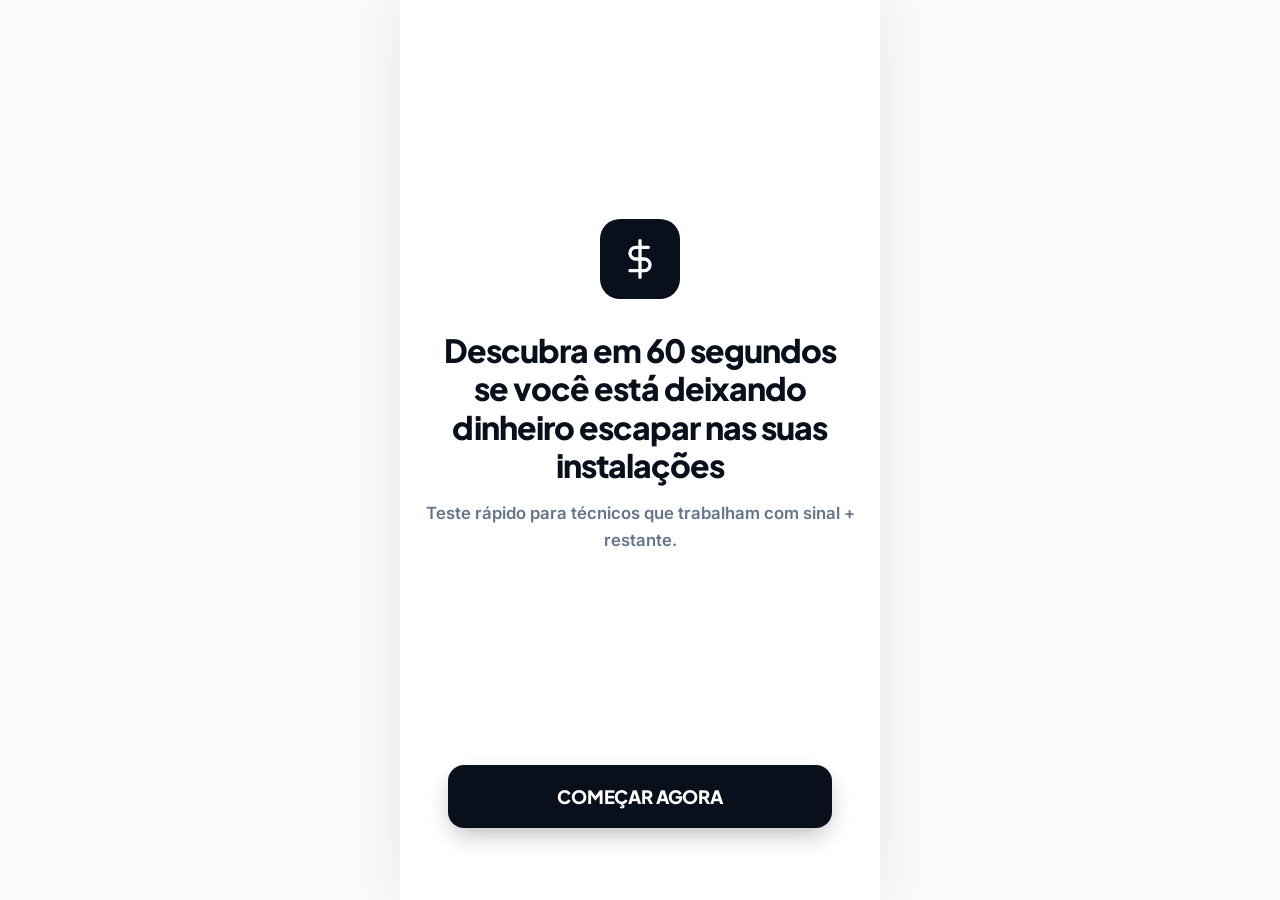
==== index.html @ 574beb82 "Commit inicial da página de vendas" ====
<!DOCTYPE html>
<html lang="pt-BR">

<head>
    <meta charset="UTF-8">
    <meta name="viewport" content="width=device-width, initial-scale=1.0, maximum-scale=1.0, user-scalable=no">
    <title>Descubra se está perdendo dinheiro nas instalações</title>
    <!-- Google Fonts Inter -->
    <link rel="preconnect" href="https://fonts.googleapis.com">
    <link rel="preconnect" href="https://fonts.gstatic.com" crossorigin>
    <link
        href="https://fonts.googleapis.com/css2?family=Inter:wght@400;500;600&family=Plus+Jakarta+Sans:wght@500;600;700;800;900&display=swap"
        rel="stylesheet">
    <link rel="stylesheet" href="style.css">
</head>

<body>

    <div class="app-container" id="app">

        <!-- Screen 0: Intro -->
        <div class="screen active" id="screen-intro">
            <div
                style="flex-grow: 1; display: flex; flex-direction: column; justify-content: center; align-items: center; text-align: center;">
                <div
                    style="width: 80px; height: 80px; background-color: var(--primary); border-radius: 20px; margin-bottom: 32px; display: flex; align-items: center; justify-content: center;">
                    <svg width="40" height="40" viewBox="0 0 24 24" fill="none" stroke="var(--white)" stroke-width="2"
                        stroke-linecap="round" stroke-linejoin="round">
                        <line x1="12" y1="1" x2="12" y2="23"></line>
                        <path d="M17 5H9.5a3.5 3.5 0 0 0 0 7h5a3.5 3.5 0 0 1 0 7H6"></path>
                    </svg>
                </div>

                <h1 style="font-size: 2rem; margin-bottom: 16px;">Descubra em 60 segundos se você está deixando dinheiro
                    escapar nas suas instalações</h1>

                <p class="text-light fw-600">Teste rápido para técnicos que trabalham com sinal + restante.</p>
            </div>

            <div class="fixed-bottom">
                <button class="btn btn-primary" onclick="startQuiz()">COMEÇAR AGORA</button>
            </div>
        </div>

        <!-- Screen 1: Question 1 -->
        <div class="screen" id="screen-q1">
            <div class="progress-bar">
                <div class="progress-fill" style="width: 20%;"></div>
            </div>

            <div class="quiz-question">
                <h2 class="question-title">Você trabalha com qual tipo de instalação?</h2>

                <div class="options-list">
                    <button class="option-btn" onclick="selectOption(this, 1)">Ar-condicionado <div class="radio"></div>
                        </button>
                    <button class="option-btn" onclick="selectOption(this, 1)">Energia solar <div class="radio"></div>
                        </button>
                    <button class="option-btn" onclick="selectOption(this, 1)">Portão eletrônico <div class="radio">
                        </div></button>
                    <button class="option-btn" onclick="selectOption(this, 1)">Câmeras <div class="radio"></div>
                        </button>
                    <button class="option-btn" onclick="selectOption(this, 1)">Cerca elétrica <div class="radio"></div>
                        </button>
                    <button class="option-btn" onclick="selectOption(this, 1)">Outros <div class="radio"></div></button>
                </div>
            </div>
        </div>

        <!-- Screen 2: Question 2 -->
        <div class="screen" id="screen-q2">
            <div class="progress-bar">
                <div class="progress-fill" style="width: 40%;"></div>
            </div>

            <div class="quiz-question">
                <h2 class="question-title">Você costuma receber como?</h2>

                <div class="options-list">
                    <button class="option-btn" onclick="selectOption(this, 2)">50% antes / 50% depois <div
                            class="radio"></div></button>
                    <button class="option-btn" onclick="selectOption(this, 2)">Entrada + restante combinado <div
                            class="radio"></div></button>
                    <button class="option-btn" onclick="selectOption(this, 2)">Parcelado informalmente <div
                            class="radio"></div></button>
                    <button class="option-btn" onclick="selectOption(this, 2)">À vista <div class="radio"></div>
                        </button>
                </div>
            </div>
        </div>

        <!-- Screen 3: Question 3 -->
        <div class="screen" id="screen-q3">
            <div class="progress-bar">
                <div class="progress-fill" style="width: 60%;"></div>
            </div>

            <div class="quiz-question">
                <h2 class="question-title">Hoje você sabe exatamente quanto ainda tem para receber?</h2>

                <div class="options-list">
                    <button class="option-btn" onclick="selectOption(this, 3)">Sei exatamente <div class="radio"></div>
                        </button>
                    <button class="option-btn" onclick="selectOption(this, 3)">Tenho uma ideia <div class="radio"></div>
                        </button>
                    <button class="option-btn" onclick="selectOption(this, 3)">Não faço ideia <div class="radio"></div>
                        </button>
                </div>
            </div>
        </div>

        <!-- Screen 4: Question 4 -->
        <div class="screen" id="screen-q4">
            <div class="progress-bar">
                <div class="progress-fill" style="width: 80%;"></div>
            </div>

            <div class="quiz-question">
                <h2 class="question-title">Já deixou de cobrar algum cliente por esquecimento?</h2>

                <div class="options-list">
                    <button class="option-btn" onclick="selectOption(this, 4)">Sim <div class="radio"></div></button>
                    <button class="option-btn" onclick="selectOption(this, 4)">Talvez <div class="radio"></div></button>
                    <button class="option-btn" onclick="selectOption(this, 4)">Nunca (acho) <div class="radio"></div>
                        </button>
                </div>
            </div>
        </div>

        <!-- Screen 5: Question 5 -->
        <div class="screen" id="screen-q5">
            <div class="progress-bar">
                <div class="progress-fill" style="width: 100%;"></div>
            </div>

            <div class="quiz-question">
                <h2 class="question-title">Onde você controla seus recebimentos?</h2>

                <div class="options-list">
                    <button class="option-btn" onclick="selectOption(this, 5)">WhatsApp <div class="radio"></div>
                        </button>
                    <button class="option-btn" onclick="selectOption(this, 5)">Caderno <div class="radio"></div>
                        </button>
                    <button class="option-btn" onclick="selectOption(this, 5)">Planilha <div class="radio"></div>
                        </button>
                    <button class="option-btn" onclick="selectOption(this, 5)">Não controlo direito <div class="radio">
                        </div></button>
                </div>
            </div>
        </div>

        <!-- Screen 6: Question 6 -->
        <div class="screen" id="screen-q6">
            <div class="progress-bar">
                <div class="progress-fill" style="width: 100%;"></div>
            </div>

            <div class="quiz-question">
                <h2 class="question-title">Se três clientes atrasarem hoje, você perceberia imediatamente?</h2>

                <div class="options-list">
                    <button class="option-btn" onclick="selectOption(this, 6)">Sim <div class="radio"></div></button>
                    <button class="option-btn" onclick="selectOption(this, 6)">Não tenho certeza <div class="radio">
                        </div></button>
                    <button class="option-btn" onclick="selectOption(this, 6)">Provavelmente não <div class="radio">
                        </div></button>
                </div>
            </div>
        </div>

        <!-- Screen 7: Analyzing -->
        <div class="screen" id="screen-analyzing">
            <div class="analyzing-container">
                <div class="spinner"></div>
                <h2 style="font-size: 1.5rem; margin-bottom: 8px;">Analisando suas respostas...</h2>
                <p class="text-light">Identificando o perfil das suas cobranças.</p>
            </div>

            <!-- Botão oculto no início, aparece após alguns segundos -->
            <div class="fixed-bottom" id="btn-result" style="display: none; width: 100%; animation: fadeIn 0.5s;">
                <a href="resultado.html" class="btn btn-primary">VER MEU RESULTADO</a>
            </div>
        </div>

    </div>

    <script src="script.js"></script>
</body>

</html>
---- style.css ----
@import url('https://fonts.googleapis.com/css2?family=Inter:wght@400;500;600&family=Plus+Jakarta+Sans:wght@500;600;700;800;900&display=swap');

:root {
  --primary: #0A0F1C;
  /* Azul super escuro, quase preto / premium */
  --green: #10B981;
  --orange: #F59E0B;
  --bg: #F8FAFC;
  --white: #FFFFFF;
  --text: #334155;
  --text-light: #64748B;
  --border: #F1F5F9;
}

* {
  margin: 0;
  padding: 0;
  box-sizing: border-box;
  -webkit-tap-highlight-color: transparent;
}

body {
  background-color: var(--bg);
  color: var(--primary);
  font-family: 'Inter', sans-serif;
  line-height: 1.6;
  min-height: 100vh;
  display: flex;
  flex-direction: column;
}

/* Mobile App Container */
.app-container {
  max-width: 480px;
  width: 100%;
  margin: 0 auto;
  min-height: 100vh;
  background-color: var(--white);
  position: relative;
  display: flex;
  flex-direction: column;
  box-shadow: 0 0 50px rgba(0, 0, 0, 0.08);
}

/* Typography */
h1,
h2,
h3 {
  font-family: 'Plus Jakarta Sans', sans-serif;
  color: var(--primary);
  line-height: 1.2;
  font-weight: 800;
  letter-spacing: -0.03em;
}

p {
  color: var(--text);
  font-size: 1.05rem;
}

/* Buttons */
.btn {
  display: flex;
  align-items: center;
  justify-content: center;
  width: 100%;
  padding: 20px 24px;
  border-radius: 16px;
  /* Squircle moderno vs Pill */
  font-family: 'Plus Jakarta Sans', sans-serif;
  font-weight: 800;
  font-size: 1.15rem;
  letter-spacing: -0.01em;
  text-align: center;
  cursor: pointer;
  transition: all 0.25s cubic-bezier(0.4, 0, 0.2, 1);
  border: none;
  text-decoration: none;
}

.btn-primary {
  background-color: var(--primary);
  color: var(--white);
  box-shadow: 0 10px 25px -5px rgba(10, 15, 28, 0.3);
}

.btn-primary:active {
  transform: translateY(2px);
  box-shadow: 0 4px 6px -1px rgba(10, 15, 28, 0.2);
}

.btn-green {
  background-color: var(--green);
  color: var(--white);
  box-shadow: 0 10px 25px -5px rgba(16, 185, 129, 0.4);
}

.btn-green:active {
  transform: translateY(2px);
  box-shadow: 0 4px 6px -1px rgba(16, 185, 129, 0.3);
}

.btn-outline {
  background-color: var(--white);
  color: var(--primary);
  border: 2px solid var(--border);
  box-shadow: 0 2px 5px rgba(0, 0, 0, 0.02);
}

.btn-outline:active {
  background-color: var(--bg);
}

/* Quiz Specific */
.screen {
  display: none;
  flex-direction: column;
  flex-grow: 1;
  padding: 40px 24px;
  animation: fadeIn 0.4s ease-out forwards;
}

.screen.active {
  display: flex;
}

.progress-bar {
  height: 8px;
  background-color: var(--bg);
  border-radius: 4px;
  margin-bottom: 40px;
  overflow: hidden;
}

.progress-fill {
  height: 100%;
  background-color: var(--primary);
  border-radius: 4px;
  width: 0%;
  transition: width 0.4s cubic-bezier(0.4, 0, 0.2, 1);
}

.quiz-question {
  flex-grow: 1;
  display: flex;
  flex-direction: column;
}

h2.question-title {
  font-size: 1.6rem;
  margin-bottom: 32px;
}

.options-list {
  display: flex;
  flex-direction: column;
  gap: 16px;
  margin-bottom: 32px;
}

.option-btn {
  background-color: var(--white);
  border: 2px solid var(--border);
  border-radius: 20px;
  padding: 22px 24px;
  font-family: 'Inter', sans-serif;
  font-size: 1.1rem;
  font-weight: 600;
  color: var(--primary);
  text-align: left;
  cursor: pointer;
  transition: all 0.25s;
  box-shadow: 0 4px 12px -2px rgba(0, 0, 0, 0.02);
  display: flex;
  justify-content: space-between;
  align-items: center;
}

.option-btn:active {
  transform: scale(0.98);
}

.option-btn.selected {
  border-color: var(--primary);
  background-color: #F8FAFC;
  box-shadow: 0 8px 20px -5px rgba(10, 15, 28, 0.08);
}

.option-btn .radio {
  width: 26px;
  height: 26px;
  border-radius: 50%;
  border: 2px solid #CBD5E1;
  display: flex;
  align-items: center;
  justify-content: center;
  transition: all 0.2s;
}

.option-btn.selected .radio {
  border-color: var(--primary);
}

.option-btn.selected .radio::after {
  content: '';
  width: 12px;
  height: 12px;
  background-color: var(--primary);
  border-radius: 50%;
}

/* Empathy / Analyzing Screen */
.analyzing-container {
  display: flex;
  flex-direction: column;
  align-items: center;
  justify-content: center;
  flex-grow: 1;
  text-align: center;
}

.spinner {
  width: 70px;
  height: 70px;
  border: 5px solid var(--bg);
  border-top-color: var(--primary);
  border-radius: 50%;
  animation: spin 1s linear infinite;
  margin-bottom: 32px;
}

@keyframes spin {
  to {
    transform: rotate(360deg);
  }
}

@keyframes fadeIn {
  from {
    opacity: 0;
    transform: translateY(10px);
  }

  to {
    opacity: 1;
    transform: translateY(0);
  }
}

/* Helpers */
.text-center {
  text-align: center;
}

.mt-4 {
  margin-top: 16px;
}

.mt-8 {
  margin-top: 32px;
}

.mb-4 {
  margin-bottom: 16px;
}

.mb-8 {
  margin-bottom: 32px;
}

.fw-600 {
  font-weight: 600;
}

.text-light {
  color: var(--text-light);
}

.fixed-bottom {
  position: sticky;
  bottom: 0;
  padding: 32px 24px;
  background: linear-gradient(to top, var(--white) 60%, transparent);
  margin-bottom: 0;
  margin-top: auto;
}
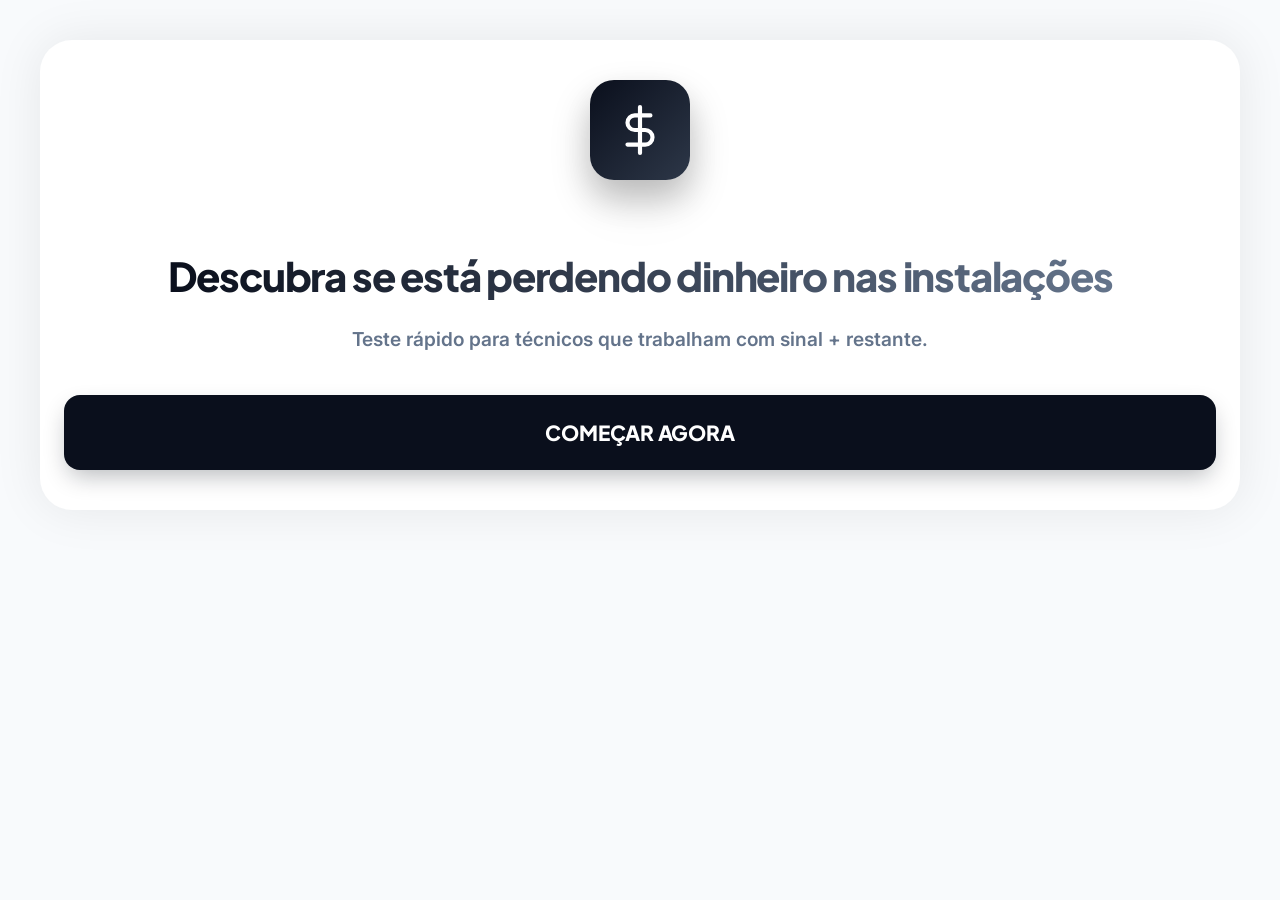
==== commit 144cf4cc: "Site responsivo (Desktop/Mobile) com animações premium e ícones 3D" ====
--- a/index.html
+++ b/index.html
@@ -20,25 +20,29 @@
 
         <!-- Screen 0: Intro -->
         <div class="screen active" id="screen-intro">
-            <div
+            <div class="grid-2-cols"
                 style="flex-grow: 1; display: flex; flex-direction: column; justify-content: center; align-items: center; text-align: center;">
-                <div
-                    style="width: 80px; height: 80px; background-color: var(--primary); border-radius: 20px; margin-bottom: 32px; display: flex; align-items: center; justify-content: center;">
-                    <svg width="40" height="40" viewBox="0 0 24 24" fill="none" stroke="var(--white)" stroke-width="2"
+                <div class="icon-3d float-animation"
+                    style="width: 100px; height: 100px; background: linear-gradient(135deg, var(--primary), #2D3748); border-radius: 24px; margin-bottom: 32px; display: flex; align-items: center; justify-content: center; box-shadow: 0 20px 40px rgba(0,0,0,0.2);">
+                    <svg width="50" height="50" viewBox="0 0 24 24" fill="none" stroke="var(--white)" stroke-width="2"
                         stroke-linecap="round" stroke-linejoin="round">
                         <line x1="12" y1="1" x2="12" y2="23"></line>
                         <path d="M17 5H9.5a3.5 3.5 0 0 0 0 7h5a3.5 3.5 0 0 1 0 7H6"></path>
                     </svg>
                 </div>
 
-                <h1 style="font-size: 2rem; margin-bottom: 16px;">Descubra em 60 segundos se você está deixando dinheiro
-                    escapar nas suas instalações</h1>
-
-                <p class="text-light fw-600">Teste rápido para técnicos que trabalham com sinal + restante.</p>
+                <div class="reveal active">
+                    <h1
+                        style="font-size: 2.5rem; margin-bottom: 24px; background: linear-gradient(to right, var(--primary), var(--text-light)); -webkit-background-clip: text; -webkit-text-fill-color: transparent;">
+                        Descubra se está perdendo dinheiro nas instalações</h1>
+                    <p class="text-light fw-600" style="font-size: 1.2rem;">Teste rápido para técnicos que trabalham com
+                        sinal + restante.</p>
+                </div>
             </div>
 
-            <div class="fixed-bottom">
-                <button class="btn btn-primary" onclick="startQuiz()">COMEÇAR AGORA</button>
+            <div class="fixed-bottom reveal active" style="transition-delay: 0.3s;">
+                <button class="btn btn-primary" onclick="startQuiz()"
+                    style="padding: 24px 48px; font-size: 1.3rem;">COMEÇAR AGORA</button>
             </div>
         </div>
 
@@ -53,15 +57,15 @@
 
                 <div class="options-list">
                     <button class="option-btn" onclick="selectOption(this, 1)">Ar-condicionado <div class="radio"></div>
-                        </button>
+                    </button>
                     <button class="option-btn" onclick="selectOption(this, 1)">Energia solar <div class="radio"></div>
-                        </button>
+                    </button>
                     <button class="option-btn" onclick="selectOption(this, 1)">Portão eletrônico <div class="radio">
                         </div></button>
                     <button class="option-btn" onclick="selectOption(this, 1)">Câmeras <div class="radio"></div>
-                        </button>
+                    </button>
                     <button class="option-btn" onclick="selectOption(this, 1)">Cerca elétrica <div class="radio"></div>
-                        </button>
+                    </button>
                     <button class="option-btn" onclick="selectOption(this, 1)">Outros <div class="radio"></div></button>
                 </div>
             </div>
@@ -84,7 +88,7 @@
                     <button class="option-btn" onclick="selectOption(this, 2)">Parcelado informalmente <div
                             class="radio"></div></button>
                     <button class="option-btn" onclick="selectOption(this, 2)">À vista <div class="radio"></div>
-                        </button>
+                    </button>
                 </div>
             </div>
         </div>
@@ -100,11 +104,11 @@
 
                 <div class="options-list">
                     <button class="option-btn" onclick="selectOption(this, 3)">Sei exatamente <div class="radio"></div>
-                        </button>
+                    </button>
                     <button class="option-btn" onclick="selectOption(this, 3)">Tenho uma ideia <div class="radio"></div>
-                        </button>
+                    </button>
                     <button class="option-btn" onclick="selectOption(this, 3)">Não faço ideia <div class="radio"></div>
-                        </button>
+                    </button>
                 </div>
             </div>
         </div>
@@ -122,7 +126,7 @@
                     <button class="option-btn" onclick="selectOption(this, 4)">Sim <div class="radio"></div></button>
                     <button class="option-btn" onclick="selectOption(this, 4)">Talvez <div class="radio"></div></button>
                     <button class="option-btn" onclick="selectOption(this, 4)">Nunca (acho) <div class="radio"></div>
-                        </button>
+                    </button>
                 </div>
             </div>
         </div>
@@ -138,11 +142,11 @@
 
                 <div class="options-list">
                     <button class="option-btn" onclick="selectOption(this, 5)">WhatsApp <div class="radio"></div>
-                        </button>
+                    </button>
                     <button class="option-btn" onclick="selectOption(this, 5)">Caderno <div class="radio"></div>
-                        </button>
+                    </button>
                     <button class="option-btn" onclick="selectOption(this, 5)">Planilha <div class="radio"></div>
-                        </button>
+                    </button>
                     <button class="option-btn" onclick="selectOption(this, 5)">Não controlo direito <div class="radio">
                         </div></button>
                 </div>
--- a/style.css
+++ b/style.css
@@ -29,10 +29,11 @@
   flex-direction: column;
 }
 
-/* Mobile App Container */
+/* Mobile App Container - Base Mobile */
 .app-container {
-  max-width: 480px;
   width: 100%;
+  max-width: 100%;
+  /* Permitir largura total */
   margin: 0 auto;
   min-height: 100vh;
   background-color: var(--white);
@@ -40,6 +41,28 @@
   display: flex;
   flex-direction: column;
   box-shadow: 0 0 50px rgba(0, 0, 0, 0.08);
+}
+
+/* Desktop Responsiveness */
+@media (min-width: 768px) {
+  .app-container {
+    max-width: 1200px;
+    margin: 40px auto;
+    border-radius: 32px;
+    min-height: auto;
+    overflow: hidden;
+  }
+
+  .screen {
+    padding: 60px 80px;
+  }
+
+  .grid-2-cols {
+    display: grid;
+    grid-template-columns: 1fr 1fr;
+    gap: 40px;
+    align-items: center;
+  }
 }
 
 /* Typography */
@@ -238,13 +261,64 @@
 @keyframes fadeIn {
   from {
     opacity: 0;
-    transform: translateY(10px);
+    transform: translateY(20px);
   }
 
   to {
     opacity: 1;
     transform: translateY(0);
   }
+}
+
+@keyframes float {
+  0% {
+    transform: translateY(0px) rotate(0deg);
+  }
+
+  50% {
+    transform: translateY(-10px) rotate(2deg);
+  }
+
+  100% {
+    transform: translateY(0px) rotate(0deg);
+  }
+}
+
+.reveal {
+  opacity: 0;
+  transform: translateY(30px);
+  transition: all 0.8s cubic-bezier(0.2, 0.8, 0.2, 1);
+}
+
+.reveal.active {
+  opacity: 1;
+  transform: translateY(0);
+}
+
+.float-animation {
+  animation: float 4s ease-in-out infinite;
+}
+
+/* Glassmorphism Effect */
+.glass {
+  background: rgba(255, 255, 255, 0.7) !important;
+  backdrop-filter: blur(12px);
+  -webkit-backdrop-filter: blur(12px);
+  border: 1px solid rgba(255, 255, 255, 0.3) !important;
+}
+
+/* 3D Icon Container */
+.icon-3d {
+  position: relative;
+  display: flex;
+  align-items: center;
+  justify-content: center;
+  filter: drop-shadow(0 15px 15px rgba(0, 0, 0, 0.1));
+  transition: transform 0.3s ease;
+}
+
+.icon-3d:hover {
+  transform: scale(1.1) rotate(5deg);
 }
 
 /* Helpers */
@@ -283,4 +357,14 @@
   background: linear-gradient(to top, var(--white) 60%, transparent);
   margin-bottom: 0;
   margin-top: auto;
+  z-index: 100;
+}
+
+@media (min-width: 768px) {
+  .fixed-bottom {
+    position: relative;
+    background: none;
+    padding: 0;
+    margin-top: 40px;
+  }
 }
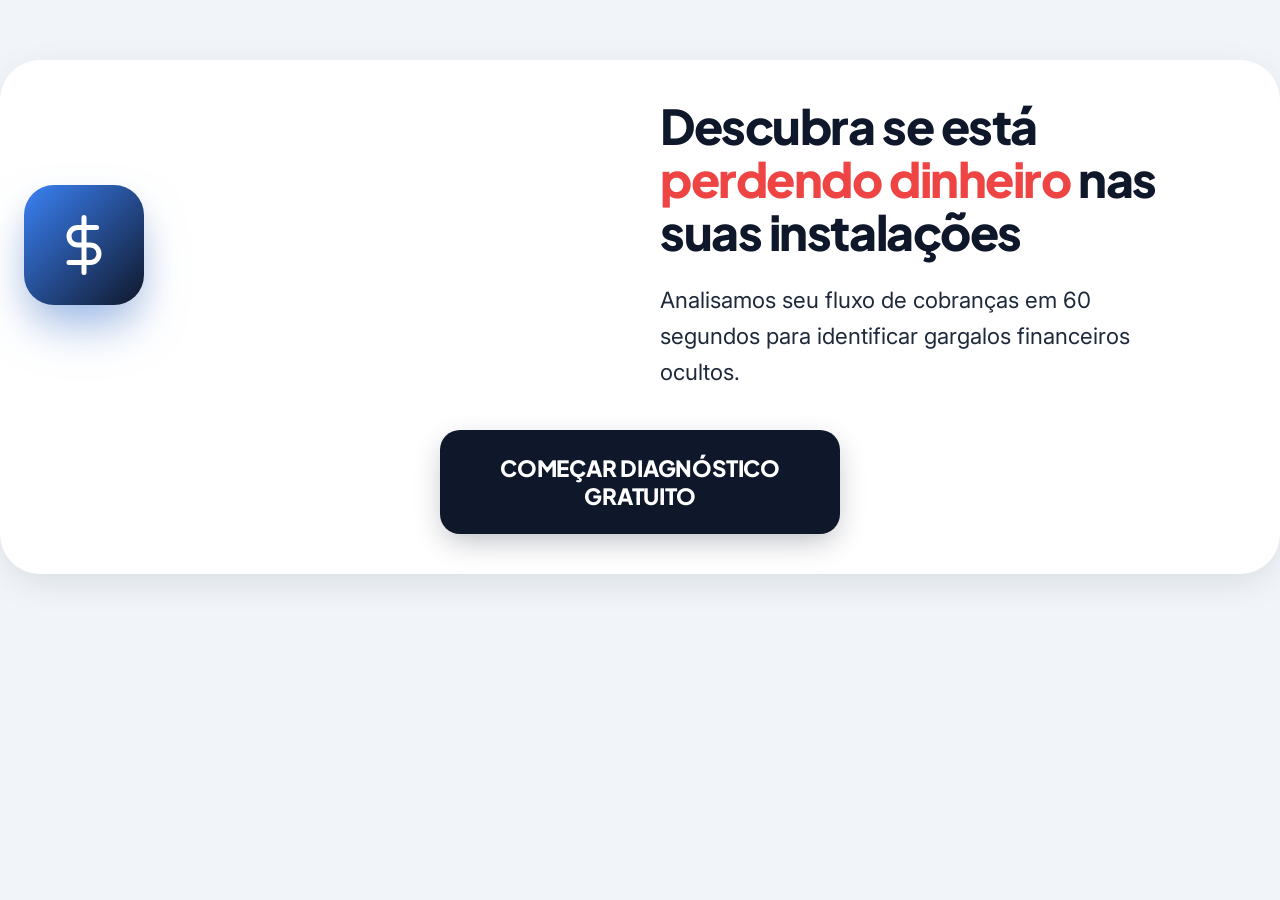
==== commit 00b73619: "Redesign Premium completo: Nova paleta, Motion Design e Imagens IA" ====
--- a/index.html
+++ b/index.html
@@ -20,29 +20,33 @@
 
         <!-- Screen 0: Intro -->
         <div class="screen active" id="screen-intro">
-            <div class="grid-2-cols"
-                style="flex-grow: 1; display: flex; flex-direction: column; justify-content: center; align-items: center; text-align: center;">
-                <div class="icon-3d float-animation"
-                    style="width: 100px; height: 100px; background: linear-gradient(135deg, var(--primary), #2D3748); border-radius: 24px; margin-bottom: 32px; display: flex; align-items: center; justify-content: center; box-shadow: 0 20px 40px rgba(0,0,0,0.2);">
-                    <svg width="50" height="50" viewBox="0 0 24 24" fill="none" stroke="var(--white)" stroke-width="2"
-                        stroke-linecap="round" stroke-linejoin="round">
-                        <line x1="12" y1="1" x2="12" y2="23"></line>
-                        <path d="M17 5H9.5a3.5 3.5 0 0 0 0 7h5a3.5 3.5 0 0 1 0 7H6"></path>
-                    </svg>
+            <div class="grid-2-cols" style="flex-grow: 1; align-items: center; text-align: left;">
+                <div class="intro-visual reveal active">
+                    <div class="icon-3d float-animation"
+                        style="width: 120px; height: 120px; background: linear-gradient(135deg, var(--accent-blue), var(--primary)); border-radius: 30px; display: flex; align-items: center; justify-content: center; box-shadow: 0 25px 50px -12px rgba(59, 130, 246, 0.5);">
+                        <svg width="60" height="60" viewBox="0 0 24 24" fill="none" stroke="var(--bg-pure)"
+                            stroke-width="2" stroke-linecap="round" stroke-linejoin="round">
+                            <line x1="12" y1="1" x2="12" y2="23"></line>
+                            <path d="M17 5H9.5a3.5 3.5 0 0 0 0 7h5a3.5 3.5 0 0 1 0 7H6"></path>
+                        </svg>
+                    </div>
                 </div>
 
-                <div class="reveal active">
-                    <h1
-                        style="font-size: 2.5rem; margin-bottom: 24px; background: linear-gradient(to right, var(--primary), var(--text-light)); -webkit-background-clip: text; -webkit-text-fill-color: transparent;">
-                        Descubra se está perdendo dinheiro nas instalações</h1>
-                    <p class="text-light fw-600" style="font-size: 1.2rem;">Teste rápido para técnicos que trabalham com
-                        sinal + restante.</p>
+                <div class="intro-text reveal active" style="transition-delay: 0.1s;">
+                    <h1 style="font-size: 3rem; margin-bottom: 24px; color: var(--primary); line-height: 1.1;">
+                        Descubra se está <span class="text-danger">perdendo dinheiro</span> nas suas instalações
+                    </h1>
+                    <p class="text-muted fw-500" style="font-size: 1.4rem; max-width: 500px;">
+                        Analisamos seu fluxo de cobranças em 60 segundos para identificar gargalos financeiros ocultos.
+                    </p>
                 </div>
             </div>
 
-            <div class="fixed-bottom reveal active" style="transition-delay: 0.3s;">
+            <div class="fixed-bottom reveal active" style="transition-delay: 0.3s; text-align: center;">
                 <button class="btn btn-primary" onclick="startQuiz()"
-                    style="padding: 24px 48px; font-size: 1.3rem;">COMEÇAR AGORA</button>
+                    style="padding: 24px 60px; font-size: 1.4rem; max-width: 400px; margin: 0 auto; border-radius: 20px;">
+                    COMEÇAR DIAGNÓSTICO GRATUITO
+                </button>
             </div>
         </div>
 
--- a/style.css
+++ b/style.css
@@ -1,15 +1,27 @@
 @import url('https://fonts.googleapis.com/css2?family=Inter:wght@400;500;600&family=Plus+Jakarta+Sans:wght@500;600;700;800;900&display=swap');
 
 :root {
-  --primary: #0A0F1C;
-  /* Azul super escuro, quase preto / premium */
-  --green: #10B981;
-  --orange: #F59E0B;
-  --bg: #F8FAFC;
-  --white: #FFFFFF;
-  --text: #334155;
-  --text-light: #64748B;
-  --border: #F1F5F9;
+  --primary: #0F172A;
+  /* Azul Escuro Minimalista (Professional) */
+  --accent-blue: #3B82F6;
+  /* Azul Ativo Energy */
+  --green-success: #10B981;
+  /* Verde Saldo Vivo */
+  --red-danger: #EF4444;
+  /* Vermelho Saldo Negativo/Risco */
+  --warning-orange: #F59E0B;
+  /* Alerta/CTA Secundário */
+  --bg-pure: #FFFFFF;
+  /* Branco Limpo */
+  --bg-soft: #F1F5F9;
+  /* Cinza Suave de Fundo */
+  --text-main: #1E293B;
+  /* Texto Principal */
+  --text-muted: #64748B;
+  /* Texto Auxiliar */
+  --border-light: #E2E8F0;
+  --glass-bg: rgba(255, 255, 255, 0.7);
+  --shadow-premium: 0 10px 40px -10px rgba(15, 23, 42, 0.15);
 }
 
 * {
@@ -20,13 +32,14 @@
 }
 
 body {
-  background-color: var(--bg);
-  color: var(--primary);
-  font-family: 'Inter', sans-serif;
+  background-color: var(--bg-soft);
+  color: var(--text-main);
+  font-family: 'Inter', system-ui, -apple-system, sans-serif;
   line-height: 1.6;
   min-height: 100vh;
   display: flex;
   flex-direction: column;
+  -webkit-font-smoothing: antialiased;
 }
 
 /* Mobile App Container - Base Mobile */
@@ -36,11 +49,11 @@
   /* Permitir largura total */
   margin: 0 auto;
   min-height: 100vh;
-  background-color: var(--white);
+  background-color: var(--bg-pure);
   position: relative;
   display: flex;
   flex-direction: column;
-  box-shadow: 0 0 50px rgba(0, 0, 0, 0.08);
+  box-shadow: var(--shadow-premium);
 }
 
 /* Desktop Responsiveness */
@@ -103,31 +116,26 @@
 
 .btn-primary {
   background-color: var(--primary);
-  color: var(--white);
-  box-shadow: 0 10px 25px -5px rgba(10, 15, 28, 0.3);
-}
-
-.btn-primary:active {
-  transform: translateY(2px);
-  box-shadow: 0 4px 6px -1px rgba(10, 15, 28, 0.2);
-}
-
-.btn-green {
-  background-color: var(--green);
-  color: var(--white);
+  color: var(--bg-pure);
+  box-shadow: 0 10px 30px -5px rgba(15, 23, 42, 0.3);
+}
+
+.btn-success {
+  background-color: var(--green-success);
+  color: var(--bg-pure);
   box-shadow: 0 10px 25px -5px rgba(16, 185, 129, 0.4);
 }
 
-.btn-green:active {
-  transform: translateY(2px);
-  box-shadow: 0 4px 6px -1px rgba(16, 185, 129, 0.3);
+.btn-danger {
+  background-color: var(--red-danger);
+  color: var(--bg-pure);
+  box-shadow: 0 10px 25px -5px rgba(239, 68, 68, 0.3);
 }
 
 .btn-outline {
-  background-color: var(--white);
+  background-color: transparent;
   color: var(--primary);
-  border: 2px solid var(--border);
-  box-shadow: 0 2px 5px rgba(0, 0, 0, 0.02);
+  border: 2px solid var(--border-light);
 }
 
 .btn-outline:active {
@@ -342,6 +350,23 @@
   margin-bottom: 32px;
 }
 
+/* Semantic Color Helpers */
+.text-success {
+  color: var(--green-success) !important;
+}
+
+.text-danger {
+  color: var(--red-danger) !important;
+}
+
+.bg-success-light {
+  background-color: rgba(16, 185, 129, 0.1) !important;
+}
+
+.bg-danger-light {
+  background-color: rgba(239, 68, 68, 0.1) !important;
+}
+
 .fw-600 {
   font-weight: 600;
 }
@@ -360,6 +385,7 @@
   z-index: 100;
 }
 
+/* Desktop Responsiveness Updates */
 @media (min-width: 768px) {
   .fixed-bottom {
     position: relative;
@@ -367,4 +393,10 @@
     padding: 0;
     margin-top: 40px;
   }
+
+  .app-container {
+    max-width: 1300px;
+    margin: 60px auto;
+    border-radius: 40px;
+  }
 }
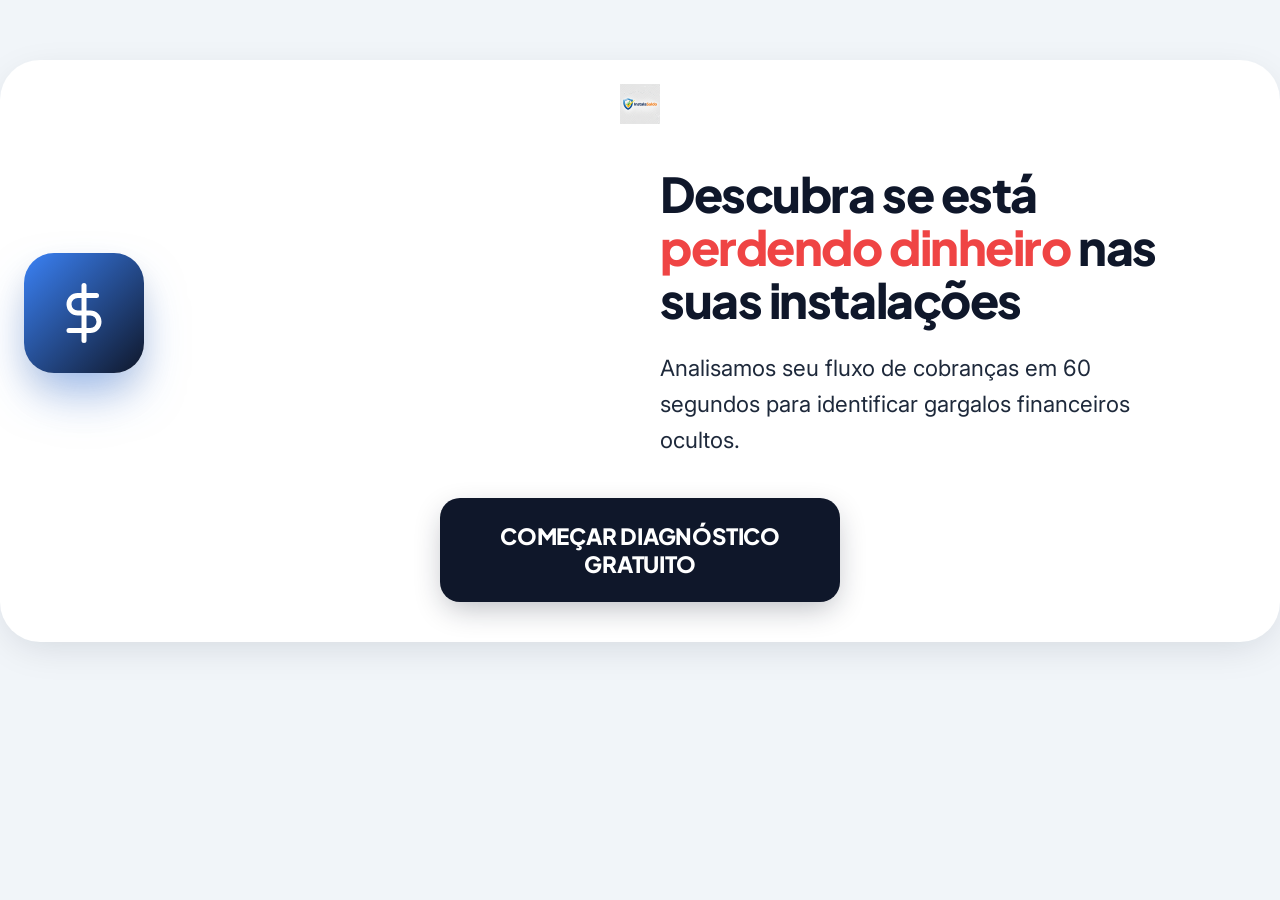
==== commit dadc3c2a: "Logo Integrada: Adicionado logo.png transparente e configurado header em todas as páginas" ====
--- a/index.html
+++ b/index.html
@@ -18,8 +18,12 @@
 
     <div class="app-container" id="app">
 
+        <nav class="nav-header">
+            <img src="logo.png" alt="InstalaSaldo Logo" class="logo-img">
+        </nav>
+
         <!-- Screen 0: Intro -->
-        <div class="screen active" id="screen-intro">
+        <div class="screen active" id="screen-intro" style="padding-top: 20px;">
             <div class="grid-2-cols" style="flex-grow: 1; align-items: center; text-align: left;">
                 <div class="intro-visual reveal active">
                     <div class="icon-3d float-animation"
@@ -184,9 +188,10 @@
                 <p class="text-light">Identificando o perfil das suas cobranças.</p>
             </div>
 
-            <!-- Botão oculto no início, aparece após alguns segundos -->
+            <!-- Redirecionamento automático via script -->
             <div class="fixed-bottom" id="btn-result" style="display: none; width: 100%; animation: fadeIn 0.5s;">
-                <a href="resultado.html" class="btn btn-primary">VER MEU RESULTADO</a>
+                <button class="btn btn-primary" onclick="window.location.href='vendas.html'">ACESSAR MEU
+                    DIAGNÓSTICO</button>
             </div>
         </div>
 
--- a/style.css
+++ b/style.css
@@ -42,6 +42,22 @@
   -webkit-font-smoothing: antialiased;
 }
 
+/* Nav Header */
+.nav-header {
+  padding: 24px;
+  display: flex;
+  justify-content: center;
+  align-items: center;
+  z-index: 100;
+  background-color: transparent;
+}
+
+.logo-img {
+  height: 40px;
+  width: auto;
+  object-fit: contain;
+}
+
 /* Mobile App Container - Base Mobile */
 .app-container {
   width: 100%;
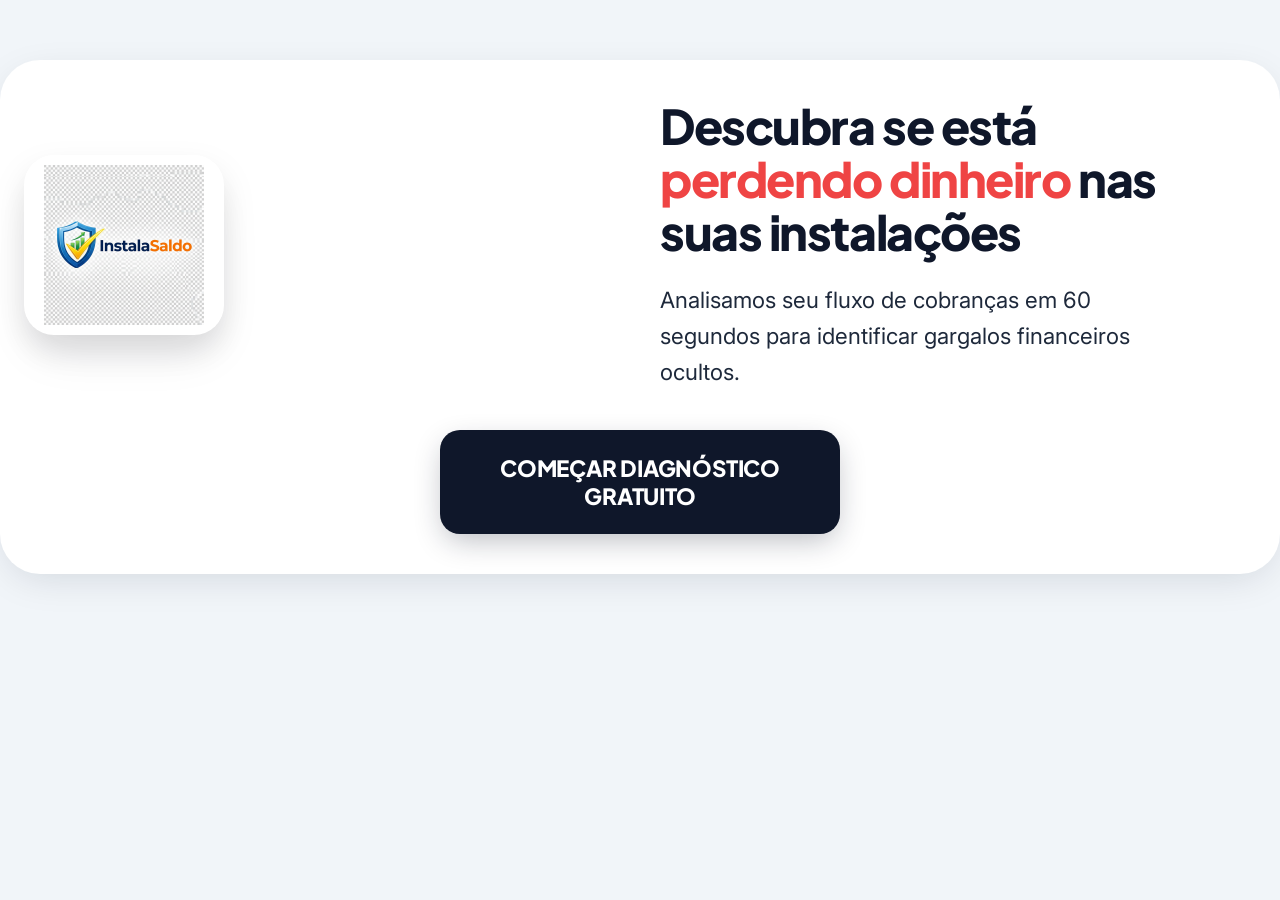
==== commit 3e0f23e1: "UI: Logo oficial substituindo ícone na home com animação" ====
--- a/index.html
+++ b/index.html
@@ -18,21 +18,13 @@
 
     <div class="app-container" id="app">
 
-        <nav class="nav-header">
-            <img src="logo.png" alt="InstalaSaldo Logo" class="logo-img">
-        </nav>
-
         <!-- Screen 0: Intro -->
-        <div class="screen active" id="screen-intro" style="padding-top: 20px;">
+        <div class="screen active" id="screen-intro">
             <div class="grid-2-cols" style="flex-grow: 1; align-items: center; text-align: left;">
                 <div class="intro-visual reveal active">
                     <div class="icon-3d float-animation"
-                        style="width: 120px; height: 120px; background: linear-gradient(135deg, var(--accent-blue), var(--primary)); border-radius: 30px; display: flex; align-items: center; justify-content: center; box-shadow: 0 25px 50px -12px rgba(59, 130, 246, 0.5);">
-                        <svg width="60" height="60" viewBox="0 0 24 24" fill="none" stroke="var(--bg-pure)"
-                            stroke-width="2" stroke-linecap="round" stroke-linejoin="round">
-                            <line x1="12" y1="1" x2="12" y2="23"></line>
-                            <path d="M17 5H9.5a3.5 3.5 0 0 0 0 7h5a3.5 3.5 0 0 1 0 7H6"></path>
-                        </svg>
+                        style="width: 200px; height: 180px; background: var(--bg-pure); border-radius: 30px; display: flex; align-items: center; justify-content: center; box-shadow: 0 25px 50px -12px rgba(15, 23, 42, 0.1); padding: 20px;">
+                        <img src="logo.png" alt="InstalaSaldo" style="width: 100%; height: auto; object-fit: contain;">
                     </div>
                 </div>
 
